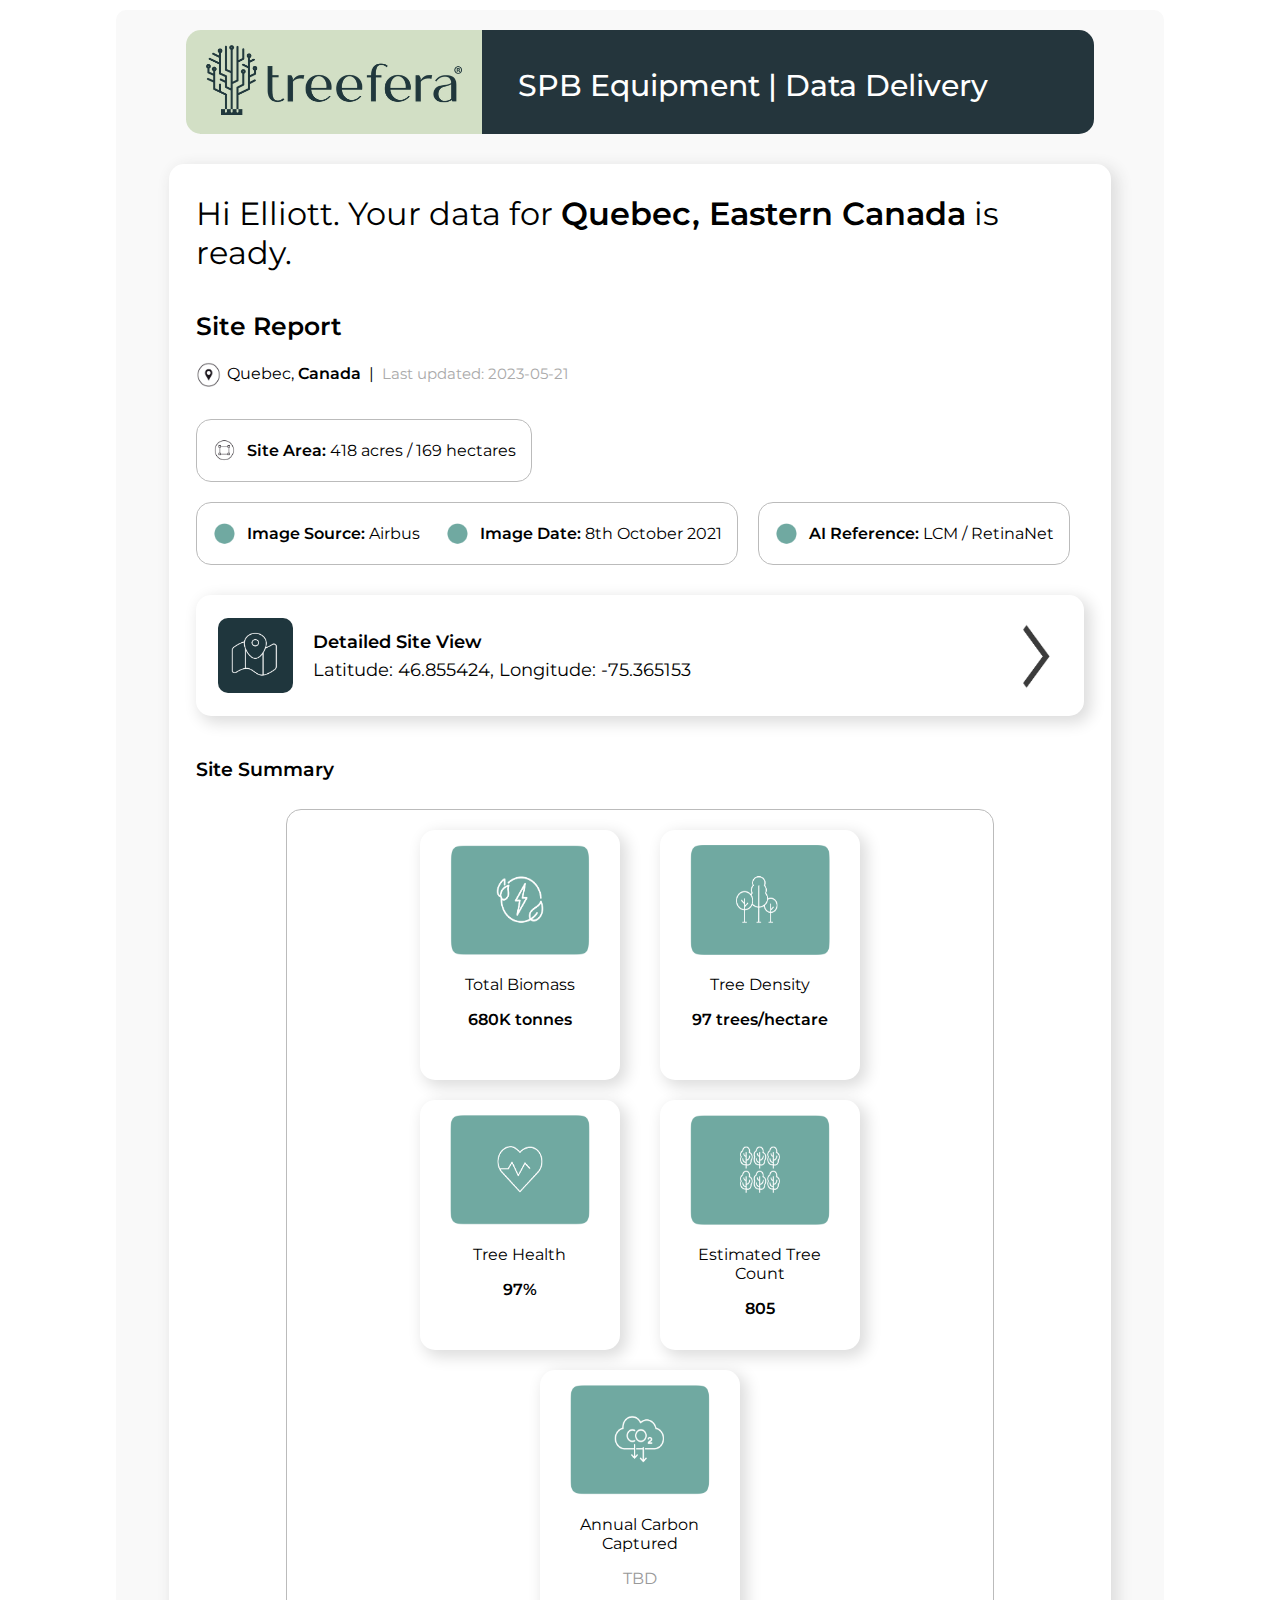
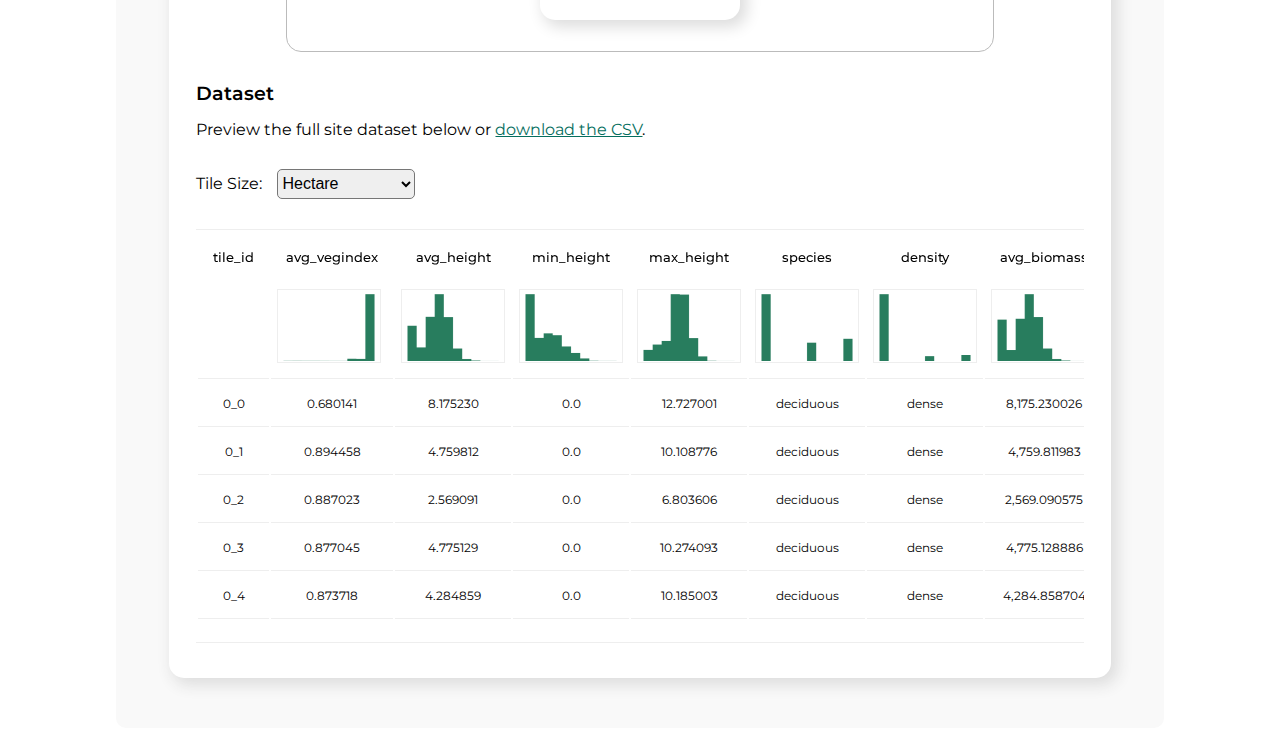
==== index.html @ 4b2dea13 "Tweaked spacing" ====
<!DOCTYPE html>
<html lang="en">

<head>

     <link rel="preconnect" href="https://fonts.googleapis.com">
     <link rel="preconnect" href="https://fonts.gstatic.com" crossorigin>
     <link href="https://fonts.googleapis.com/css2?family=Lato&family=Montserrat:wght@400;500;600;700;800&display=swap"
          rel="stylesheet">
     <meta charset="utf-8">
     <meta name="viewport" content="width=device-width, initial-scale=1">

     <link rel="stylesheet" href="style.css" />
     <link rel="stylesheet" href="table.css" />
     <title>SPB Equipment | Data Delivery </title>

</head>

<body>
     <div class="body-container">
          <div class="navbar">
               <div class="brand-logo-container">
                    <a href="https://www.treefera.com/"><img class="brand-logo" src="logo.webp"></a>
               </div>
               <p class="navbar-title">SPB Equipment | Data Delivery </p>
          </div>
          <div class="content-container">
               <p class="eye-grabber">Hi Elliott. Your data for <span class="bold">Quebec, Eastern Canada</span> is
                    ready.
               </p>
               <p class="top-title">Site Report</p>
               <p><img src="./images/pin.png"
                         style="vertical-align: middle; width: 25px; height: 25px; margin-right: 2px"> Quebec,
                    <span style="margin-right: 4px" class="bold">Canada</span> | <span style="margin-left: 4px"
                         class="small">Last updated: 2023-05-21</span>
               </p>
               <div class="site-info-container">
                    <div class="stat-container">
                         <img src="./images/property_details.png">
                         <p><span class="bold">Site Area:</span> 418 acres / 169 hectares</p>
                    </div>
                    <div class="stat-container">
                         <img src="./images/blob_details.png">
                         <p style="margin-right: 15px"><span class="bold">Image Source:</span> Airbus</p>

                         <img src="./images/blob_details.png">
                         <p><span class="bold">Image Date:</span> 8th October 2021</p>
                    </div>
                    <div class="stat-container">
                         <img src="./images/blob_details.png">
                         <p><span class="bold">AI Reference:</span> LCM / RetinaNet</p>
                    </div>
               </div>
               <div class="map-view-link" onclick="location.href='data.html'">
                    <img class="map-view-symbol" src="./images/latlong.png">
                    <p>
                         <span class="bold"> Detailed Site View</span>
                         <br>
                         Latitude: 46.855424, Longitude: -75.365153
                    </p>
                    <img class="map-view-chevron" src="images/cheveron.png"></img>
               </div>
               <div class="aggregate-statistics-big-container">

                    <p class="mini-title">Site Summary</p>
                    <div class="aggregate-statistics-container">
                         <div class="aggregate-statistics-section">
                              <div class="aggregate-stat">
                                   <img class="agg-imgs" src="./images/biomass.png">

                                   <p>Total Biomass</p>
                                   <p class="bold">680K tonnes</p>
                              </div>
                              <div class="aggregate-stat">
                                   <img src="./images/density.png">
                                   <p>Tree Density</p>
                                   <p class="bold">97 trees/hectare</p>
                              </div>
                              <div class="aggregate-stat">
                                   <img src="./images/health.png">

                                   <p>Tree Health</p>
                                   <p class="bold">97%</p>
                              </div>
                              <div class="aggregate-stat">
                                   <img src="./images/count.png">

                                   <p>Estimated Tree Count</p>
                                   <p class="bold">805</p>
                              </div>
                              <div class="aggregate-stat">
                                   <img src="./images/CO2.png">

                                   <p>Annual Carbon Captured</p>
                                   <p class="aggregate-soon">TBD</p>
                              </div>
                         </div>
                         <div class="asterisk-container">
                              <!-- <p>* Lorem ipsum lorem ipsum</p>
                              <p>** Lorem ipsum lorem ipsum</p> -->
                         </div>
                    </div>
               </div>
               <div class="csv-preview-container">
                    <h2 class="mini-title">Dataset</h2>

                    Preview the full site dataset below or <a href="combined_hectare.csv">download the CSV</a>.

                    <br>
                    <br>
                    <div class="selector-container">

                         <p>Tile Size:</p>

                         <select id="table-selector">
                              <option value="hectare">Hectare</option>
                              <option value="quarter">Quarter-Hectare</option>
                              <option value="acre">Acre</option>
                         </select>

                    </div>

                    <div class="table-display">
                         <table id="treefera-data-hectare" style="display: table;" class="dataframe">
                              <thead id="table-head">
                                   <tr>
                                        <th>tile_id</th>
                                        <th>avg_vegindex</th>
                                        <th>avg_height</th>
                                        <th>min_height</th>
                                        <th>max_height</th>
                                        <th>species</th>
                                        <th>density</th>
                                        <th>avg_biomass</th>
                                   </tr>
                              </thead>
                              <tbody>
                                   <tr>
                                        <td></td>
                                        <td><img id="0" style="display: table;" class="histo-img"
                                                  src="./histogram_images/hectare_avg_ndvi.png"></td>
                                        <td><img id="1" style="display: table;" class="histo-img"
                                                  src="./histogram_images/hectare_avg_height.png"></td>
                                        <td><img id="2" style="display: table;" class="histo-img"
                                                  src="./histogram_images/hectare_min_height.png"></td>
                                        <td><img id="3" style="display: table;" class="histo-img"
                                                  src="./histogram_images/hectare_max_height.png"></td>
                                        <td><img id="4" style="display: table;" class="histo-img"
                                                  src="./histogram_images/hectare_avg_species.png"></td>
                                        <td><img id="5" style="display: table;" class="histo-img"
                                                  src="./histogram_images/hectare_avg_density.png"></td>
                                        <td><img id="6" style="display: table;" class="histo-img"
                                                  src="./histogram_images/hectare_avg_biomass.png"></td>

                                   </tr>
                                   <tr>
                                        <td>0_0</td>
                                        <td>0.680141</td>
                                        <td>8.175230</td>
                                        <td>0.0</td>
                                        <td>12.727001</td>
                                        <td>deciduous</td>
                                        <td>dense</td>
                                        <td>8,175.230026</td>
                                   </tr>
                                   <tr>
                                        <td>0_1</td>
                                        <td>0.894458</td>
                                        <td>4.759812</td>
                                        <td>0.0</td>
                                        <td>10.108776</td>
                                        <td>deciduous</td>
                                        <td>dense</td>
                                        <td>4,759.811983</td>
                                   </tr>
                                   <tr>
                                        <td>0_2</td>
                                        <td>0.887023</td>
                                        <td>2.569091</td>
                                        <td>0.0</td>
                                        <td>6.803606</td>
                                        <td>deciduous</td>
                                        <td>dense</td>
                                        <td>2,569.090575</td>
                                   </tr>
                                   <tr>
                                        <td>0_3</td>
                                        <td>0.877045</td>
                                        <td>4.775129</td>
                                        <td>0.0</td>
                                        <td>10.274093</td>
                                        <td>deciduous</td>
                                        <td>dense</td>
                                        <td>4,775.128886</td>
                                   </tr>
                                   <tr>
                                        <td>0_4</td>
                                        <td>0.873718</td>
                                        <td>4.284859</td>
                                        <td>0.0</td>
                                        <td>10.185003</td>
                                        <td>deciduous</td>
                                        <td>dense</td>
                                        <td>4,284.858704</td>
                                   </tr>
                                   <tr>
                                        <td>0_5</td>
                                        <td>0.879624</td>
                                        <td>3.763138</td>
                                        <td>0.0</td>
                                        <td>7.367045</td>
                                        <td>deciduous</td>
                                        <td>dense</td>
                                        <td>3,763.137758</td>
                                   </tr>
                                   <tr>
                                        <td>0_6</td>
                                        <td>0.873434</td>
                                        <td>3.079469</td>
                                        <td>0.0</td>
                                        <td>6.811739</td>
                                        <td>mixed</td>
                                        <td>dense</td>
                                        <td>3,079.468943</td>
                                   </tr>
                                   <tr>
                                        <td>0_7</td>
                                        <td>0.866729</td>
                                        <td>4.193485</td>
                                        <td>0.0</td>
                                        <td>7.858070</td>
                                        <td>mixed</td>
                                        <td>dense</td>
                                        <td>4,193.484783</td>
                                   </tr>
                                   <tr>
                                        <td>0_8</td>
                                        <td>0.856265</td>
                                        <td>4.344160</td>
                                        <td>0.0</td>
                                        <td>8.049333</td>
                                        <td>mixed</td>
                                        <td>dense</td>
                                        <td>4,344.159737</td>
                                   </tr>
                              </tbody>
                         </table>
                         <table id="treefera-data-acre" style="display: none;" class="dataframe">
                              <thead id="table-head">
                                   <tr>
                                        <th>tile_id</th>
                                        <th>avg_vegindex</th>
                                        <th>avg_height</th>
                                        <th>min_height</th>
                                        <th>max_height</th>
                                        <th>species</th>
                                        <th>density</th>
                                        <th>avg_biomass</th>
                                   </tr>
                              </thead>
                              <tbody>
                                   <tr>
                                        <td></td>
                                        <td><img id="a0" style="display: table;" class="histo-img"
                                                  src="./histogram_images/acre_avg_ndvi.png"></td>
                                        <td><img id="a1" style="display: table;" class="histo-img"
                                                  src="./histogram_images/acre_avg_height.png"></td>
                                        <td><img id="a2" style="display: table;" class="histo-img"
                                                  src="./histogram_images/acre_min_height.png"></td>
                                        <td><img id="a3" style="display: table;" class="histo-img"
                                                  src="./histogram_images/acre_max_height.png"></td>
                                        <td><img id="a4" style="display: table;" class="histo-img"
                                                  src="./histogram_images/acre_avg_species.png"></td>
                                        <td><img id="a5" style="display: table;" class="histo-img"
                                                  src="./histogram_images/acre_avg_density.png"></td>
                                        <td><img id="a6" style="display: table;" class="histo-img"
                                                  src="./histogram_images/acre_avg_biomass.png"></td>

                                   </tr>
                                   <tr>
                                        <td>0_0</td>
                                        <td>0.566875</td>
                                        <td>6.545694</td>
                                        <td>0.0</td>
                                        <td>11.391875</td>
                                        <td>deciduous</td>
                                        <td>dense</td>
                                        <td>2,681.116333</td>
                                   </tr>
                                   <tr>
                                        <td>0_1</td>
                                        <td>0.894082</td>
                                        <td>8.030814</td>
                                        <td>0.0</td>
                                        <td>12.543334</td>
                                        <td>deciduous</td>
                                        <td>dense</td>
                                        <td>3,289.421387</td>
                                   </tr>
                                   <tr>
                                        <td>0_2</td>
                                        <td>0.895481</td>
                                        <td>5.260747</td>
                                        <td>0.0</td>
                                        <td>10.065193</td>
                                        <td>deciduous</td>
                                        <td>dense</td>
                                        <td>2,154.801941</td>
                                   </tr>
                                   <tr>
                                        <td>0_3</td>
                                        <td>0.881884</td>
                                        <td>2.895200</td>
                                        <td>0.0</td>
                                        <td>5.834203</td>
                                        <td>deciduous</td>
                                        <td>dense</td>
                                        <td>1,185.873947</td>
                                   </tr>
                                   <tr>
                                        <td>0_4</td>
                                        <td>0.876548</td>
                                        <td>2.983469</td>
                                        <td>0.0</td>
                                        <td>4.679505</td>
                                        <td>deciduous</td>
                                        <td>dense</td>
                                        <td>1,222.028885</td>
                                   </tr>
                                   <tr>
                                        <td>0_5</td>
                                        <td>0.868090</td>
                                        <td>4.445661</td>
                                        <td>0.0</td>
                                        <td>6.120500</td>
                                        <td>deciduous</td>
                                        <td>dense</td>
                                        <td>1,820.942841</td>
                                   </tr>
                                   <tr>
                                        <td>0_6</td>
                                        <td>0.858335</td>
                                        <td>3.320225</td>
                                        <td>0.0</td>
                                        <td>5.963496</td>
                                        <td>deciduous</td>
                                        <td>dense</td>
                                        <td>1,359.963989</td>
                                   </tr>
                                   <tr>
                                        <td>0_7</td>
                                        <td>0.871700</td>
                                        <td>3.981218</td>
                                        <td>0.0</td>
                                        <td>6.856546</td>
                                        <td>deciduous</td>
                                        <td>dense</td>
                                        <td>1,630.706940</td>
                                   </tr>
                                   <tr>
                                        <td>0_8</td>
                                        <td>0.869545</td>
                                        <td>2.715025</td>
                                        <td>0.0</td>
                                        <td>4.716945</td>
                                        <td>mixed</td>
                                        <td>dense</td>
                                        <td>1,112.074127</td>
                                   </tr>
                              </tbody>
                         </table>
                         <table id="treefera-data-quarter" style="display: none;" class="dataframe">
                              <thead id="table-head">
                                   <tr>
                                        <th>tile_id</th>
                                        <th>avg_vegindex</th>
                                        <th>avg_height</th>
                                        <th>min_height</th>
                                        <th>max_height</th>
                                        <th>species</th>
                                        <th>density</th>
                                        <th>avg_biomass</th>
                                   </tr>
                              </thead>
                              <tbody>
                                   <tr>
                                        <td></td>
                                        <td><img id="q0" style="display: table;" class="histo-img"
                                                  src="./histogram_images/quarter hectare_avg_ndvi.png"></td>
                                        <td><img id="q1" style="display: table;" class="histo-img"
                                                  src="./histogram_images/quarter hectare_avg_height.png"></td>
                                        <td><img id="q2" style="display: table;" class="histo-img"
                                                  src="./histogram_images/quarter hectare_min_height.png"></td>
                                        <td><img id="q3" style="display: table;" class="histo-img"
                                                  src="./histogram_images/quarter hectare_max_height.png"></td>
                                        <td><img id="q4" style="display: table;" class="histo-img"
                                                  src="./histogram_images/quarter hectare_avg_species.png"></td>
                                        <td><img id="q5" style="display: table;" class="histo-img"
                                                  src="./histogram_images/quarter hectare_avg_density.png"></td>
                                        <td><img id="q6" style="display: table;" class="histo-img"
                                                  src="./histogram_images/quarter hectare_avg_biomass.png"></td>

                                   </tr>
                                   <tr>
                                        <td>0_0</td>
                                        <td>0.484669</td>
                                        <td>5.760633</td>
                                        <td>0.0</td>
                                        <td>9.527966</td>
                                        <td>deciduous</td>
                                        <td>dense</td>
                                        <td>1,440.158207</td>
                                   </tr>
                                   <tr>
                                        <td>0_1</td>
                                        <td>0.893415</td>
                                        <td>8.056601</td>
                                        <td>0.0</td>
                                        <td>12.146931</td>
                                        <td>deciduous</td>
                                        <td>dense</td>
                                        <td>2,014.150098</td>
                                   </tr>
                                   <tr>
                                        <td>0_2</td>
                                        <td>0.894953</td>
                                        <td>6.849906</td>
                                        <td>0.0</td>
                                        <td>10.108776</td>
                                        <td>deciduous</td>
                                        <td>dense</td>
                                        <td>1,712.476648</td>
                                   </tr>
                                   <tr>
                                        <td>0_3</td>
                                        <td>0.892074</td>
                                        <td>4.717220</td>
                                        <td>0.0</td>
                                        <td>8.931553</td>
                                        <td>deciduous</td>
                                        <td>dense</td>
                                        <td>1,179.305092</td>
                                   </tr>
                                   <tr>
                                        <td>0_4</td>
                                        <td>0.878138</td>
                                        <td>2.917072</td>
                                        <td>0.0</td>
                                        <td>5.402591</td>
                                        <td>deciduous</td>
                                        <td>dense</td>
                                        <td>729.267905</td>
                                   </tr>
                                   <tr>
                                        <td>0_5</td>
                                        <td>0.876406</td>
                                        <td>2.811933</td>
                                        <td>0.0</td>
                                        <td>4.454026</td>
                                        <td>deciduous</td>
                                        <td>dense</td>
                                        <td>702.983281</td>
                                   </tr>
                                   <tr>
                                        <td>0_6</td>
                                        <td>0.861093</td>
                                        <td>3.786316</td>
                                        <td>0.0</td>
                                        <td>5.592696</td>
                                        <td>deciduous</td>
                                        <td>dense</td>
                                        <td>946.579129</td>
                                   </tr>
                                   <tr>
                                        <td>0_7</td>
                                        <td>0.859040</td>
                                        <td>4.281766</td>
                                        <td>0.0</td>
                                        <td>6.120500</td>
                                        <td>deciduous</td>
                                        <td>dense</td>
                                        <td>1,070.441585</td>
                                   </tr>
                                   <tr>
                                        <td>0_8</td>
                                        <td>0.844122</td>
                                        <td>3.034471</td>
                                        <td>0.0</td>
                                        <td>5.564606</td>
                                        <td>deciduous</td>
                                        <td>dense</td>
                                        <td>758.617884</td>
                                   </tr>
                              </tbody>
                         </table>
                    </div>
                    <div id="validity-statement">

                    </div>
               </div>

          </div>
</body>

</html>
<script>
     const switchTable = () => {
          const tableSelector = document.getElementById("table-selector");
          const selectedTableId = tableSelector.value;

          const hectare = document.getElementById("treefera-data-hectare");
          const acre = document.getElementById("treefera-data-acre");
          const quarter = document.getElementById("treefera-data-quarter");

          // Images

          const h0 = document.getElementById("0");
          const h1 = document.getElementById("1");
          const h2 = document.getElementById("2");
          const h3 = document.getElementById("3");
          const h4 = document.getElementById("4");
          const h5 = document.getElementById("5");
          const h6 = document.getElementById("6");

          const a0 = document.getElementById("a0");
          const a1 = document.getElementById("a1");
          const a2 = document.getElementById("a2");
          const a3 = document.getElementById("a3");
          const a4 = document.getElementById("a4");
          const a5 = document.getElementById("a5");
          const a6 = document.getElementById("a6");

          const q0 = document.getElementById("q0");
          const q1 = document.getElementById("q1");
          const q2 = document.getElementById("q2");
          const q3 = document.getElementById("q3");
          const q4 = document.getElementById("q4");
          const q5 = document.getElementById("q5");
          const q6 = document.getElementById("q6");



          hectare.style.display = selectedTableId === "hectare" ? "table" : "none";

          h0.style.display = selectedTableId === "hectare" ? "table" : "none";
          h1.style.display = selectedTableId === "hectare" ? "table" : "none";
          h2.style.display = selectedTableId === "hectare" ? "table" : "none";
          h3.style.display = selectedTableId === "hectare" ? "table" : "none";
          h4.style.display = selectedTableId === "hectare" ? "table" : "none";
          h5.style.display = selectedTableId === "hectare" ? "table" : "none";
          h6.style.display = selectedTableId === "hectare" ? "table" : "none";

          acre.style.display = selectedTableId === "acre" ? "table" : "none";

          a0.style.display = selectedTableId === "acre" ? "table" : "none";
          a1.style.display = selectedTableId === "acre" ? "table" : "none";
          a2.style.display = selectedTableId === "acre" ? "table" : "none";
          a3.style.display = selectedTableId === "acre" ? "table" : "none";
          a4.style.display = selectedTableId === "acre" ? "table" : "none";
          a5.style.display = selectedTableId === "acre" ? "table" : "none";
          a6.style.display = selectedTableId === "acre" ? "table" : "none";

          quarter.style.display = selectedTableId === "quarter" ? "table" : "none";

          q0.style.display = selectedTableId === "quarter" ? "table" : "none";
          q1.style.display = selectedTableId === "quarter" ? "table" : "none";
          q2.style.display = selectedTableId === "quarter" ? "table" : "none";
          q3.style.display = selectedTableId === "quarter" ? "table" : "none";
          q4.style.display = selectedTableId === "quarter" ? "table" : "none";
          q5.style.display = selectedTableId === "quarter" ? "table" : "none";
          q6.style.display = selectedTableId === "quarter" ? "table" : "none";


     };

     const tableSelector = document.getElementById("table-selector");
     tableSelector.addEventListener("change", switchTable);
</script>
---- style.css ----
body {
    margin: 10px;
    background-color: #ffffff;
    flex: 1;
    display: flex;
    flex-direction: column;
    font-family: 'Lato', sans-serif;
    font-family: 'Montserrat', sans-serif;
}

h2 {
    font-weight: 300;
}

.navbar {
    width: 90%;
    max-width: 1000px;
    margin: 0px auto;
    background-color: #24353c;
    flex-direction: row;
    display: flex;
    border-radius: 20px 15px 15px 20px;
}

.brand-logo-container {
    background-color: #d2dfc5;
    margin-right: 36px;
    border-radius: 15px 0px 0px 15px;
    display: flex;
    align-items: center;
    padding-left: 20px;
    padding-right: 20px;
}

.brand-logo {
    height: 70px;
}

.navbar-title {
    color: white;

    font-size: 30px;
    margin-top: 37px;
    font-weight: 500;
}

.body-container {
    margin: 0px auto;
    border-radius: 10px;
    background-color: #f9f9f9;
    /*padding-left: 44px;
    padding-right: 44px;*/
    padding: 20px 20px;
    width: 80%;
    max-width: 1200px;

}

#eye-grabber-sec {
    background-color: white;
    box-shadow: 5px 5px 15px 2px #DDDDDD;
    border-radius: 15px;
    max-width: 1000px;
    width: 90%;
    padding: 20px 20px 5px 20px;
    margin: 10px auto;

}

.stat-container img {
    width: 25px;
    height: 25px;
}

.eye-grabber {
    color: black;
    font-family: 'Lato', sans-serif;
    font-family: 'Montserrat', sans-serif;
    font-size: 24pt;
    margin: 0px;
    margin-bottom: 38px;
}

.eye-grabber-tagline {
    color: black;
    font-family: 'Lato', sans-serif;
    font-family: 'Montserrat', sans-serif;
    font-size: 14pt;
    margin: 0px;
    margin-bottom: 30px;
}

.bold {
    font-weight: 600;
}

.verybold {
    font-weight: 500;
    font-size: 16pt;
}

.italic {
    font-style: italic;
    margin-bottom: 10px;
}


.viz-container {
    max-width: 1000px;
    width: 90%;
    margin: 10px auto;
    border-radius: 15px;
    background-color: white;
    padding: 20px;
    box-shadow: 5px 5px 15px 2px #DDDDDD;
}

.viz-info-container {
    padding: 7px;
    align-items: flex-start;
    display: flex;
    flex-direction: column;
}

.viz-info-text {
    color: black;
    font-family: 'Lato', sans-serif;
    font-family: 'Montserrat', sans-serif;
    font-size: 12pt;
    margin: 0px;
    margin-bottom: 10px;
}

.stat-container {

    background-color: white;
    column-gap: 10px;

    font-family: 'Lato', sans-serif;
    font-family: 'Montserrat', sans-serif;

    border-radius: 15px;
    padding: 5px 15px;
    border: 1px #bbbbbb solid;
    display: flex;
    flex-direction: row;
    align-items: center;
    font-size: 12pt;
}

.back-link {
    font-size: 16px;
}

#download-button {

    float: right;
    border: none;
    text-decoration: underline;
}

.content-container {
    background-color: white;
    height: 100%;
    padding: 30px 27px 5px 27px;
    box-shadow: 5px 5px 15px 2px #DDDDDD;
    border-radius: 15px;
    max-width: 1000px;
    width: 88%;
    margin: 30px auto;
}

.top-title {
    font-size: 19pt;
    font-weight: 600;
    margin-bottom: 21px;
}

.top-title2 {
    font-size: 19pt;
    font-weight: 600;
    margin-bottom: 19px;
}

.site-info-container {
    margin-top: 32px;
    display: flex;
    flex-wrap: wrap;
    justify-content: left;
    row-gap: 20px;
    column-gap: 20px;
}

.small {
    color: #aaaaaa;
    font-size: 15.4px;
}

.aggregate-stat {
    text-align: center;
    border-radius: 15px;
    padding: 15px;
    width: 170px;
    height: 220px;
    background-color: white;
    box-shadow: 5px 5px 15px 2px #DDDDDD;
}

.aggregate-stat img {
    width: 140px;
    height: 110px;
}

.aggregate-soon {
    color: #999999;
}

.spaced-stat {
    margin-bottom: 35px;
}

.map-view-link {

    background-color: #FFFFFF;
    box-shadow: 5px 5px 15px 2px #DDDDDD;
    padding: 15px 22px 15px 22px;
    border-radius: 15px;
    flex-direction: row;
    display: flex;
    align-items: center;
    column-gap: 20px;
    font-size: 17.5px;
    margin-top: 30px;
    cursor: pointer;
}

.map-view-symbol {
    width: 75px;
    height: 75px;
    border-radius: 10px;
}

.map-view-chevron {
    height: 70px;
    width: 35px;
    filter: invert(23%);
    margin-left: auto;
    margin-right: 10px;
}

.map-view-link p {
    line-height: 28px;
    margin-right: 10px;
}

tableau-viz {
    margin-top: 12px;
    margin-bottom: 12px;
    text-align: center;
}

@media screen and (max-width : 750px) {
    tableau-viz {
        transform: scale(0.85) !important;
    }

    #tableau-viz-center-sec {
        height: 0px;
    }

    .viz-info-container {
        margin-top: 560px;
    }

    .brand-logo-container {
        display: none;
    }

    .navbar-title {
        text-align: center;
    }
}

@media screen and (max-width : 640px) {
    tableau-viz {
        transform: scale(0.65) !important;
    }

    #tableau-viz-center-sec {
        height: 0px;
    }

    .viz-info-container {
        margin-top: 435px;
    }

    .brand-logo-container {
        display: none;
    }

    .navbar-title {
        text-align: center;
    }
}

#tableau-viz-sec {
    margin: 12px auto;
    padding: 10px auto;
}

#tableau-viz-center-sec {
    width: 80%;
    margin: 0px auto;
    text-align: center;
    display: flex;
    justify-content: center;
}

.p-headers {
    font-size: 16pt;
    font-weight: 600;
}

.button-collection {
    font-size: 18.5px;
    font-family: 'Lato', sans-serif;
    font-family: 'Montserrat', sans-serif;
    color: white;
    display: flex;
    flex-wrap: wrap;
    justify-content: center;
    align-items: stretch;
    max-width: 600px;
    margin: auto;
}

.res-button-container {
    font-size: 18.5px;
    font-family: 'Lato', sans-serif;
    font-family: 'Montserrat', sans-serif;
    color: white;
    display: flex;
    flex-wrap: wrap;
    justify-content: center;
    margin-left: 180px;
    margin-right: 180px;
    margin-top: 6px;
}

.res-button-container a {
    padding: 10px;
    margin: 2.5px;
    background-color: #565959;
    border-radius: 4px;
    text-align: center;
    color: white;
    flex: 1;
    text-decoration: none;
}

.button-collection a {
    padding: 9px;
    margin: 2.5px;
    background-color: #24353c;
    border-radius: 4px;
    text-align: center;
    color: white;
    flex: 1;
    text-decoration: none;
    align-items: center;
    justify-content: center;
    display: flex;
}

#vegetation-button {
    flex: 1.5;
}

.active {
    background-color: #4a8078 !important;
}

.see-more-container {
    margin-top: auto;
    width: 100%;
}

.csv-preview-container {
    margin-top: 30px;
    margin-bottom: 30px;
    padding-bottom: 12px;
    border-bottom: 1px #eeeeee solid;
}

.aggregate-statistics-big-container {
    margin-top: 42px;
}

.aggregate-statistics-container {
    margin: 28px auto 0px auto;
    border: 1px #bbbbbb solid;
    padding: 20px 20px 5px 20px;
    width: 75%;
    border-radius: 15px;
}

.asterisk-container {
    color: #aaaaaa;
    font-size: 15.4px;
    margin-top: 26px;
}

a {
    color: #056e5e;
}

select {
    border-radius: 5px;
    font-size: 16px;
    height: 30px;
    margin-top: auto;
    margin-bottom: auto;
}

.selector-container {
    display: flex;
    flex-direction: row;
    column-gap: 15px;
}

.aggregate-statistics-section {
    display: flex;
    flex-direction: row;
    justify-content: center;
    flex-wrap: wrap;
    row-gap: 20px;
    column-gap: 40px;
}

.mini-title {
    font-size: 18.5px;
    font-weight: 600;
}
---- table.css ----
.table-display {
    table-layout: fixed;
    overflow-y: auto;
    overflow-x: auto;
    max-height: 400px;
    margin-top: 20px;
    border-top: 1px #eeeeee solid;
}

thead {
    position: sticky;
    top: 0;
    background-color: white;
}

.histo-img {
    width: 100px;
    height: 70px;
    padding: 1px;
    border: 1px #eeeeee solid;
    filter: saturate(62%) hue-rotate(305deg);
}

#table-head {
    height: 40px;
}

table th {
    text-align: center;
    font-weight: 500;
    font-size: 10pt;
    padding: 15px 15px 5px 15px;
}

table tr td {
    border: none;
    white-space: nowrap;
    text-align: center;
    padding: 15px 6px;
    vertical-align: middle;
    font-size: 9pt;
    border-bottom: 1px #eeeeee solid;
}
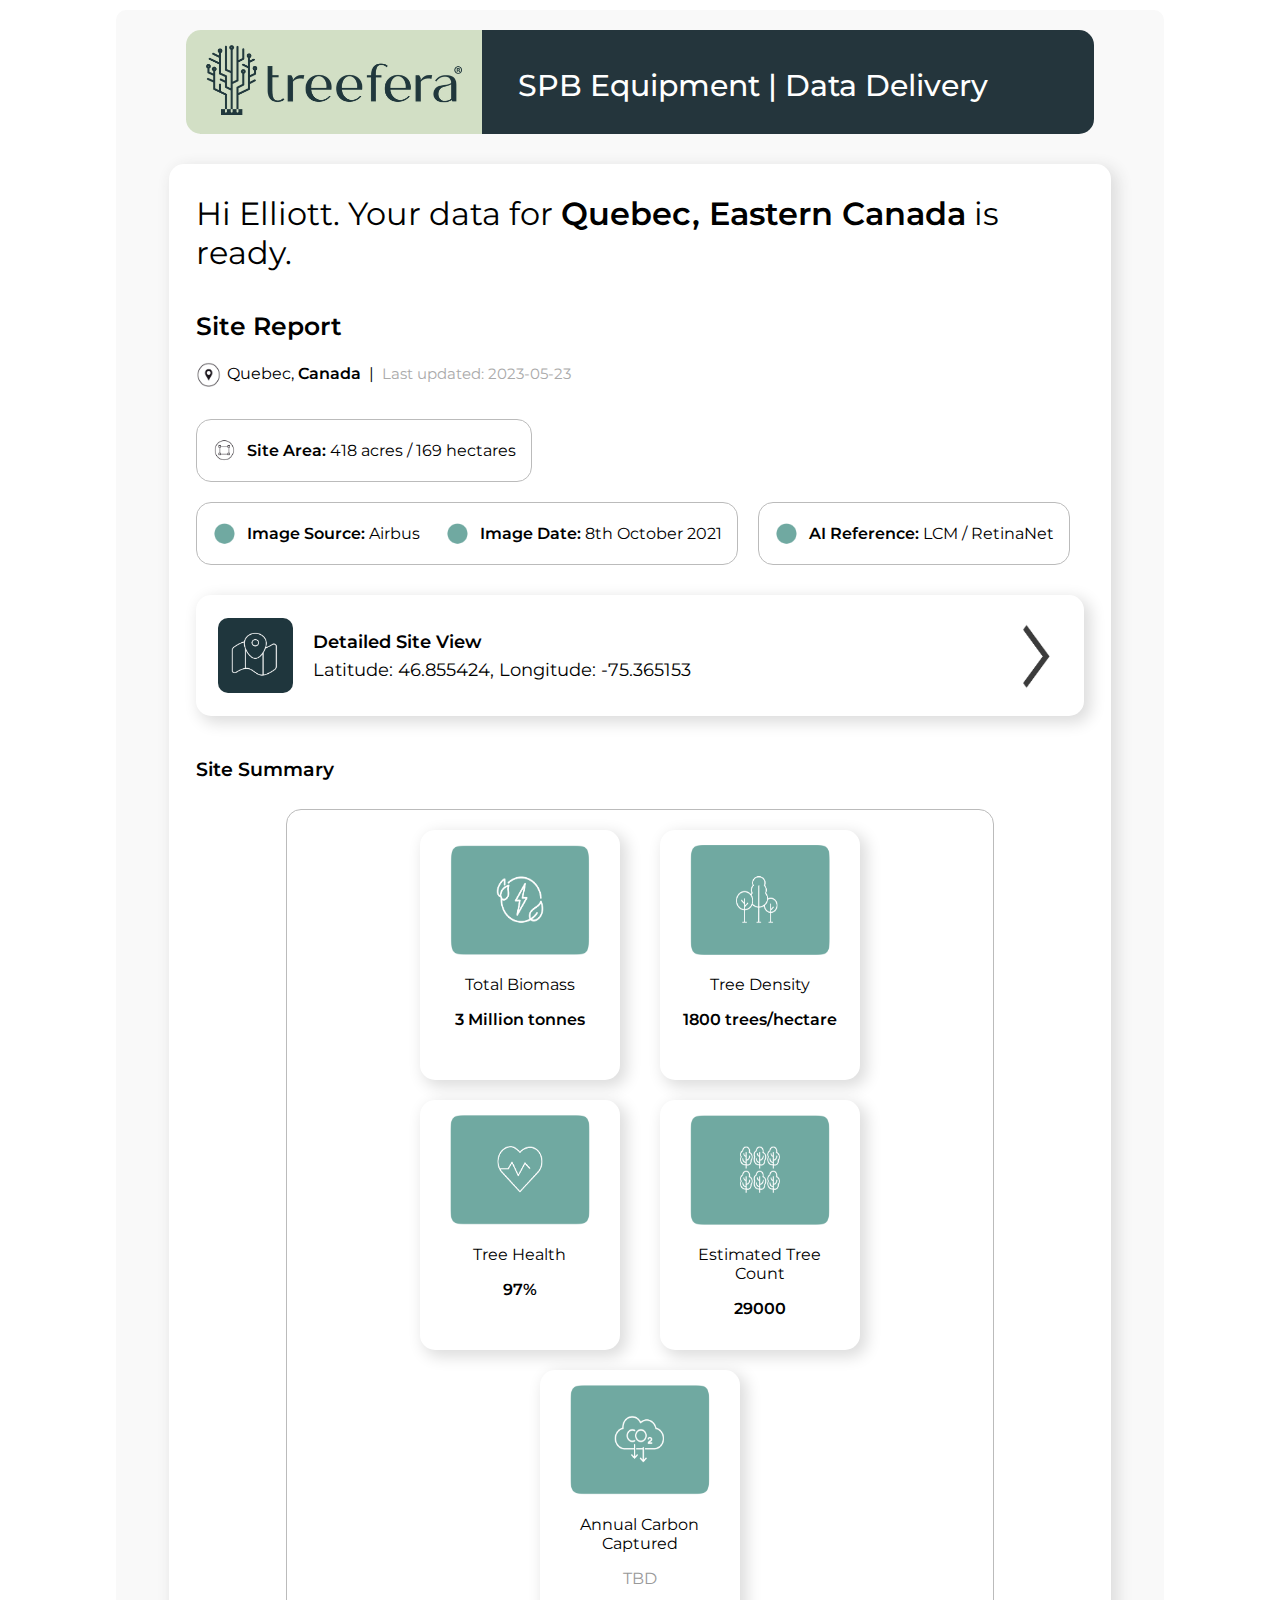
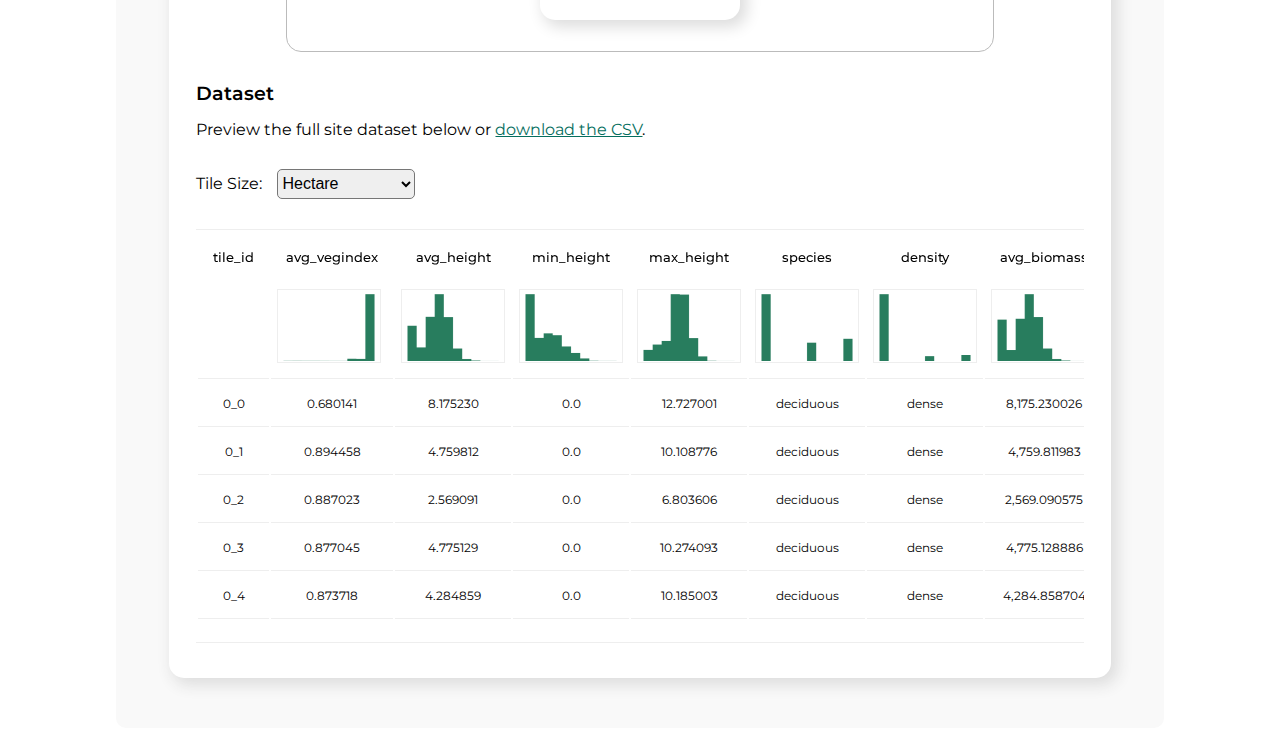
==== commit de22524b: "Update index.html" ====
--- a/index.html
+++ b/index.html
@@ -32,7 +32,7 @@
                <p><img src="./images/pin.png"
                          style="vertical-align: middle; width: 25px; height: 25px; margin-right: 2px"> Quebec,
                     <span style="margin-right: 4px" class="bold">Canada</span> | <span style="margin-left: 4px"
-                         class="small">Last updated: 2023-05-21</span>
+                         class="small">Last updated: 2023-05-23</span>
                </p>
                <div class="site-info-container">
                     <div class="stat-container">
@@ -69,12 +69,12 @@
                                    <img class="agg-imgs" src="./images/biomass.png">
 
                                    <p>Total Biomass</p>
-                                   <p class="bold">680K tonnes</p>
+                                   <p class="bold">3 Million tonnes</p>
                               </div>
                               <div class="aggregate-stat">
                                    <img src="./images/density.png">
                                    <p>Tree Density</p>
-                                   <p class="bold">97 trees/hectare</p>
+                                   <p class="bold">1800 trees/hectare</p>
                               </div>
                               <div class="aggregate-stat">
                                    <img src="./images/health.png">
@@ -86,7 +86,7 @@
                                    <img src="./images/count.png">
 
                                    <p>Estimated Tree Count</p>
-                                   <p class="bold">805</p>
+                                   <p class="bold">29000</p>
                               </div>
                               <div class="aggregate-stat">
                                    <img src="./images/CO2.png">
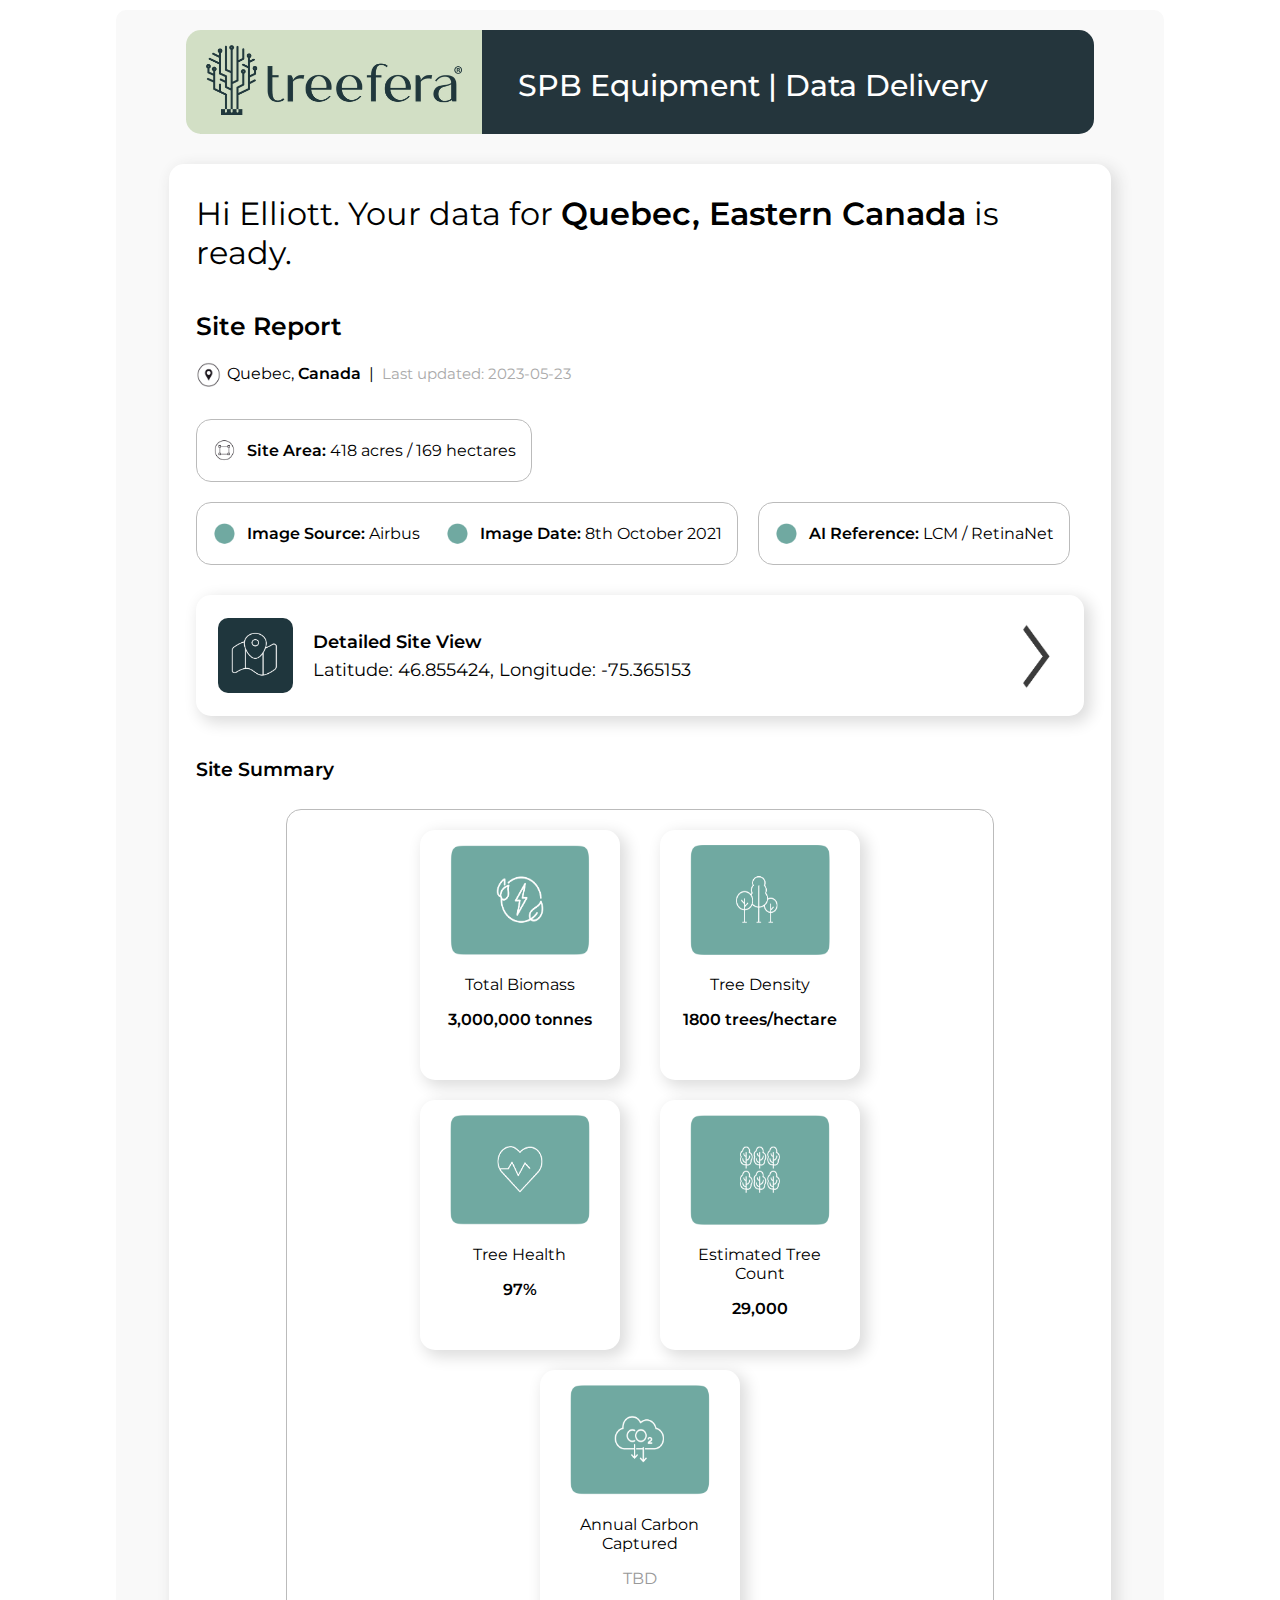
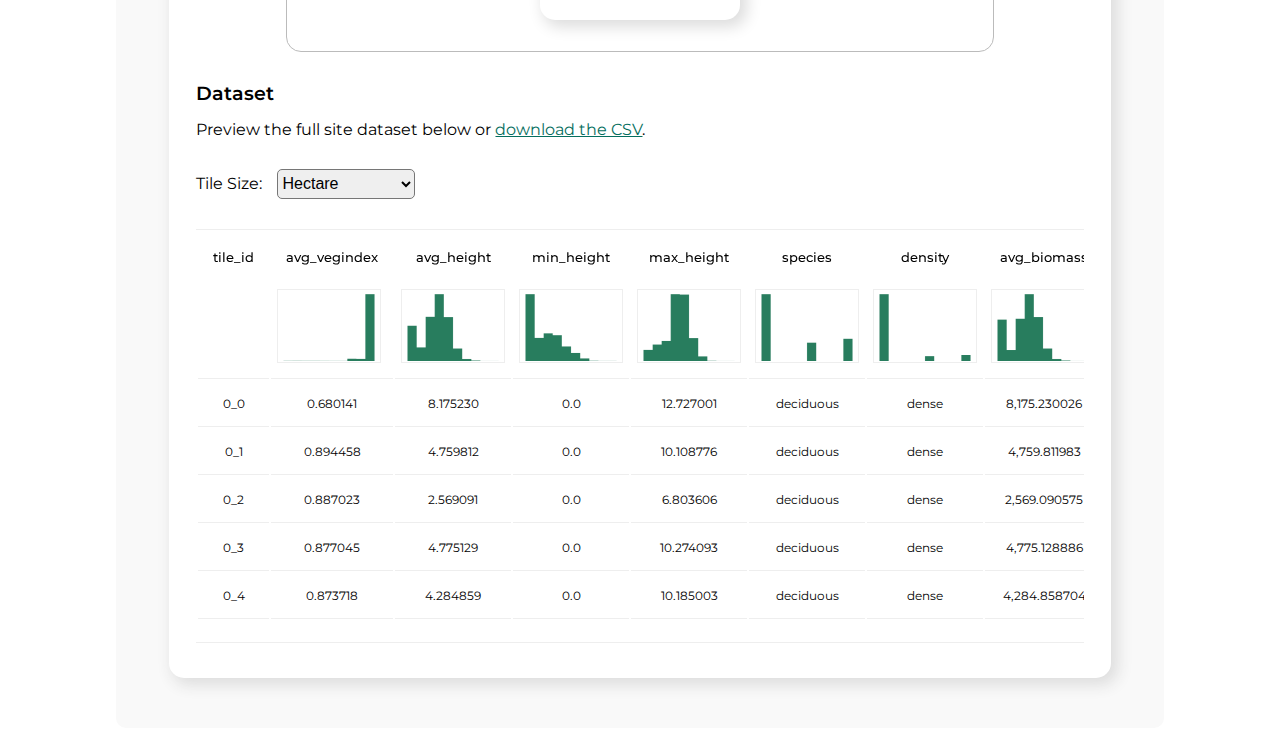
==== commit 405728bd: "Update index.html" ====
--- a/index.html
+++ b/index.html
@@ -69,7 +69,7 @@
                                    <img class="agg-imgs" src="./images/biomass.png">
 
                                    <p>Total Biomass</p>
-                                   <p class="bold">3 Million tonnes</p>
+                                   <p class="bold">3,000,000 tonnes</p>
                               </div>
                               <div class="aggregate-stat">
                                    <img src="./images/density.png">
@@ -86,7 +86,7 @@
                                    <img src="./images/count.png">
 
                                    <p>Estimated Tree Count</p>
-                                   <p class="bold">29000</p>
+                                   <p class="bold">29,000</p>
                               </div>
                               <div class="aggregate-stat">
                                    <img src="./images/CO2.png">
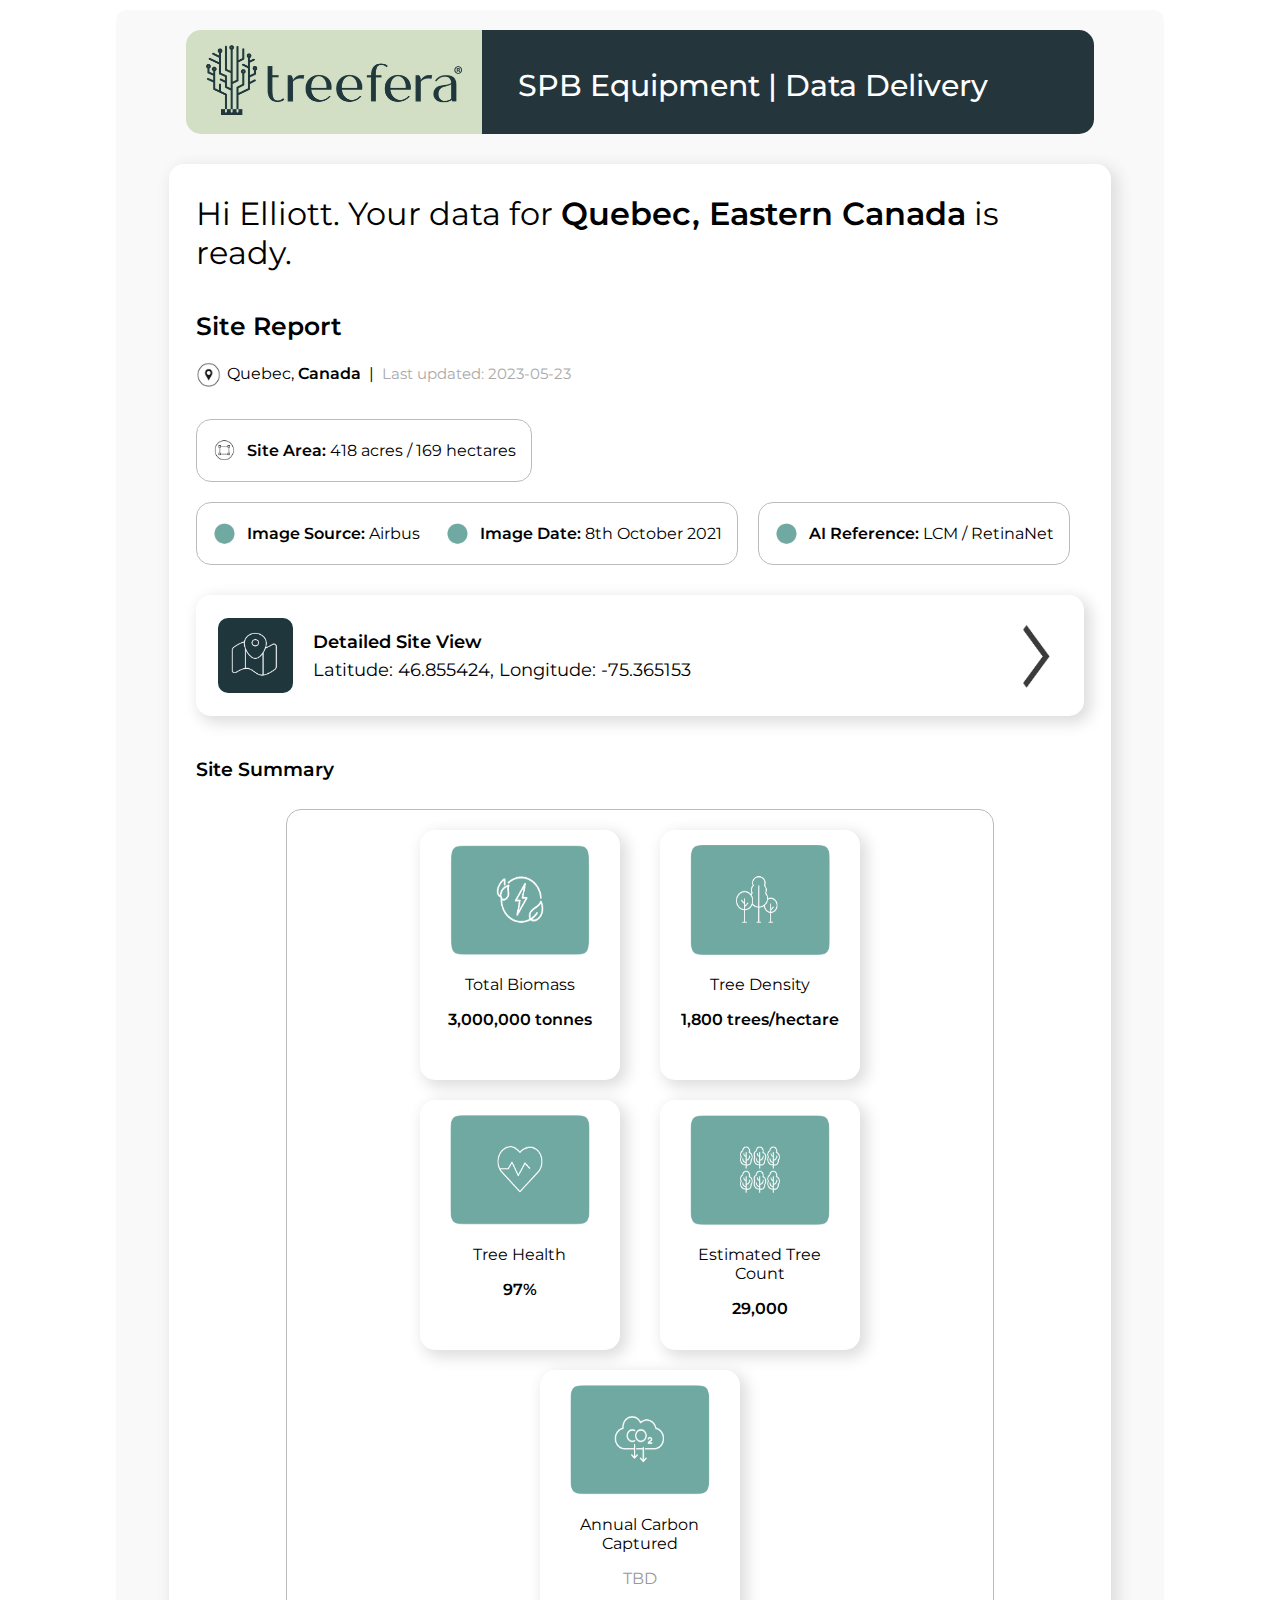
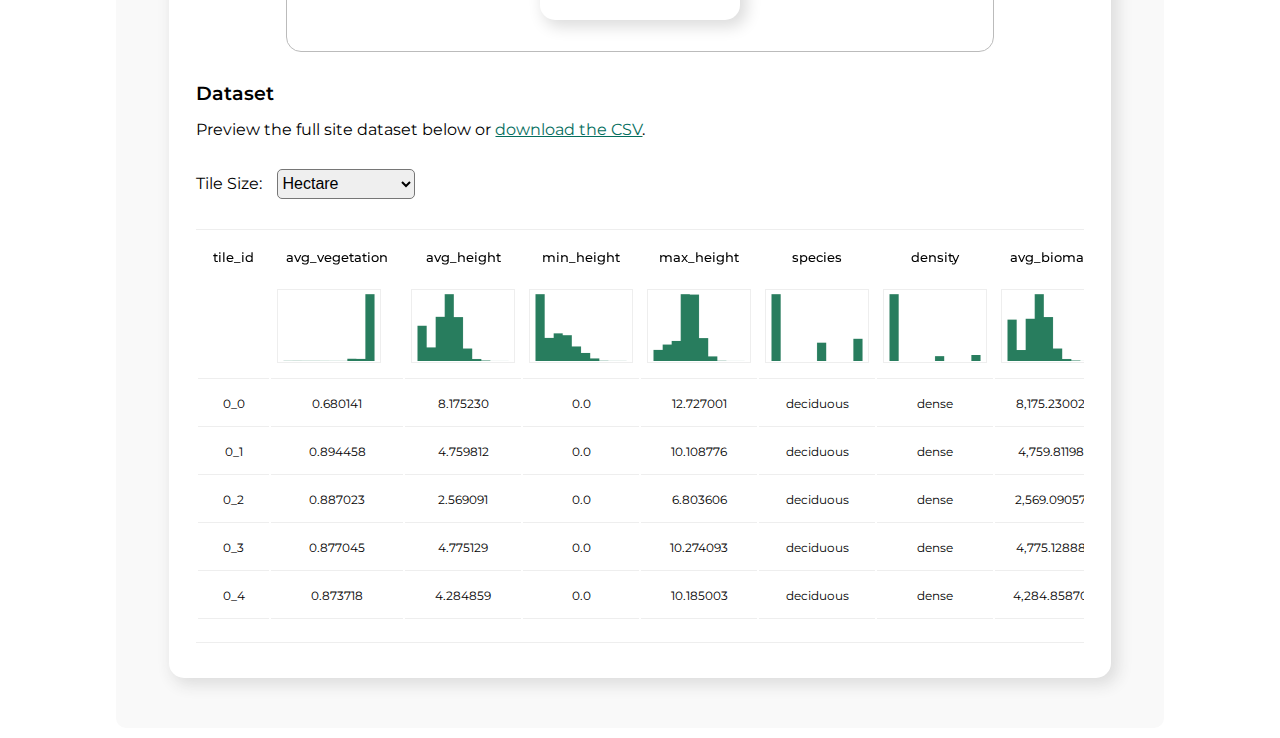
==== commit 723df128: "Update index.html" ====
--- a/index.html
+++ b/index.html
@@ -74,7 +74,7 @@
                               <div class="aggregate-stat">
                                    <img src="./images/density.png">
                                    <p>Tree Density</p>
-                                   <p class="bold">1800 trees/hectare</p>
+                                   <p class="bold">1,800 trees/hectare</p>
                               </div>
                               <div class="aggregate-stat">
                                    <img src="./images/health.png">
@@ -104,7 +104,7 @@
                <div class="csv-preview-container">
                     <h2 class="mini-title">Dataset</h2>
 
-                    Preview the full site dataset below or <a href="combined_hectare.csv">download the CSV</a>.
+                    Preview the full site dataset below or <a id="csv-download" href="combined_hectare.csv">download the CSV</a>.
 
                     <br>
                     <br>
@@ -125,7 +125,7 @@
                               <thead id="table-head">
                                    <tr>
                                         <th>tile_id</th>
-                                        <th>avg_vegindex</th>
+                                        <th>avg_vegetation</th>
                                         <th>avg_height</th>
                                         <th>min_height</th>
                                         <th>max_height</th>
@@ -249,7 +249,7 @@
                               <thead id="table-head">
                                    <tr>
                                         <th>tile_id</th>
-                                        <th>avg_vegindex</th>
+                                        <th>avg_vegetation</th>
                                         <th>avg_height</th>
                                         <th>min_height</th>
                                         <th>max_height</th>
@@ -373,7 +373,7 @@
                               <thead id="table-head">
                                    <tr>
                                         <th>tile_id</th>
-                                        <th>avg_vegindex</th>
+                                        <th>avg_vegetation</th>
                                         <th>avg_height</th>
                                         <th>min_height</th>
                                         <th>max_height</th>
@@ -507,11 +507,13 @@
      const switchTable = () => {
           const tableSelector = document.getElementById("table-selector");
           const selectedTableId = tableSelector.value;
+          const selectedhref = csv_download.href;
 
           const hectare = document.getElementById("treefera-data-hectare");
           const acre = document.getElementById("treefera-data-acre");
           const quarter = document.getElementById("treefera-data-quarter");
-
+          
+          const csv_download = document.getElementById("csv-download");
           // Images
 
           const h0 = document.getElementById("0");
@@ -569,8 +571,14 @@
           q4.style.display = selectedTableId === "quarter" ? "table" : "none";
           q5.style.display = selectedTableId === "quarter" ? "table" : "none";
           q6.style.display = selectedTableId === "quarter" ? "table" : "none";
-
-
+          
+          if (selectedTableId === "hectare") {
+               csv_download.href="combined_hectare.csv";
+          } else if (selectedTableId === "acre") {
+               csv_download.href="combined_acre.csv";
+          } else if (selectedTableId === "quarter") {
+               csv_download.href="combined_quarter_hectare.csv";
+          }
      };
 
      const tableSelector = document.getElementById("table-selector");
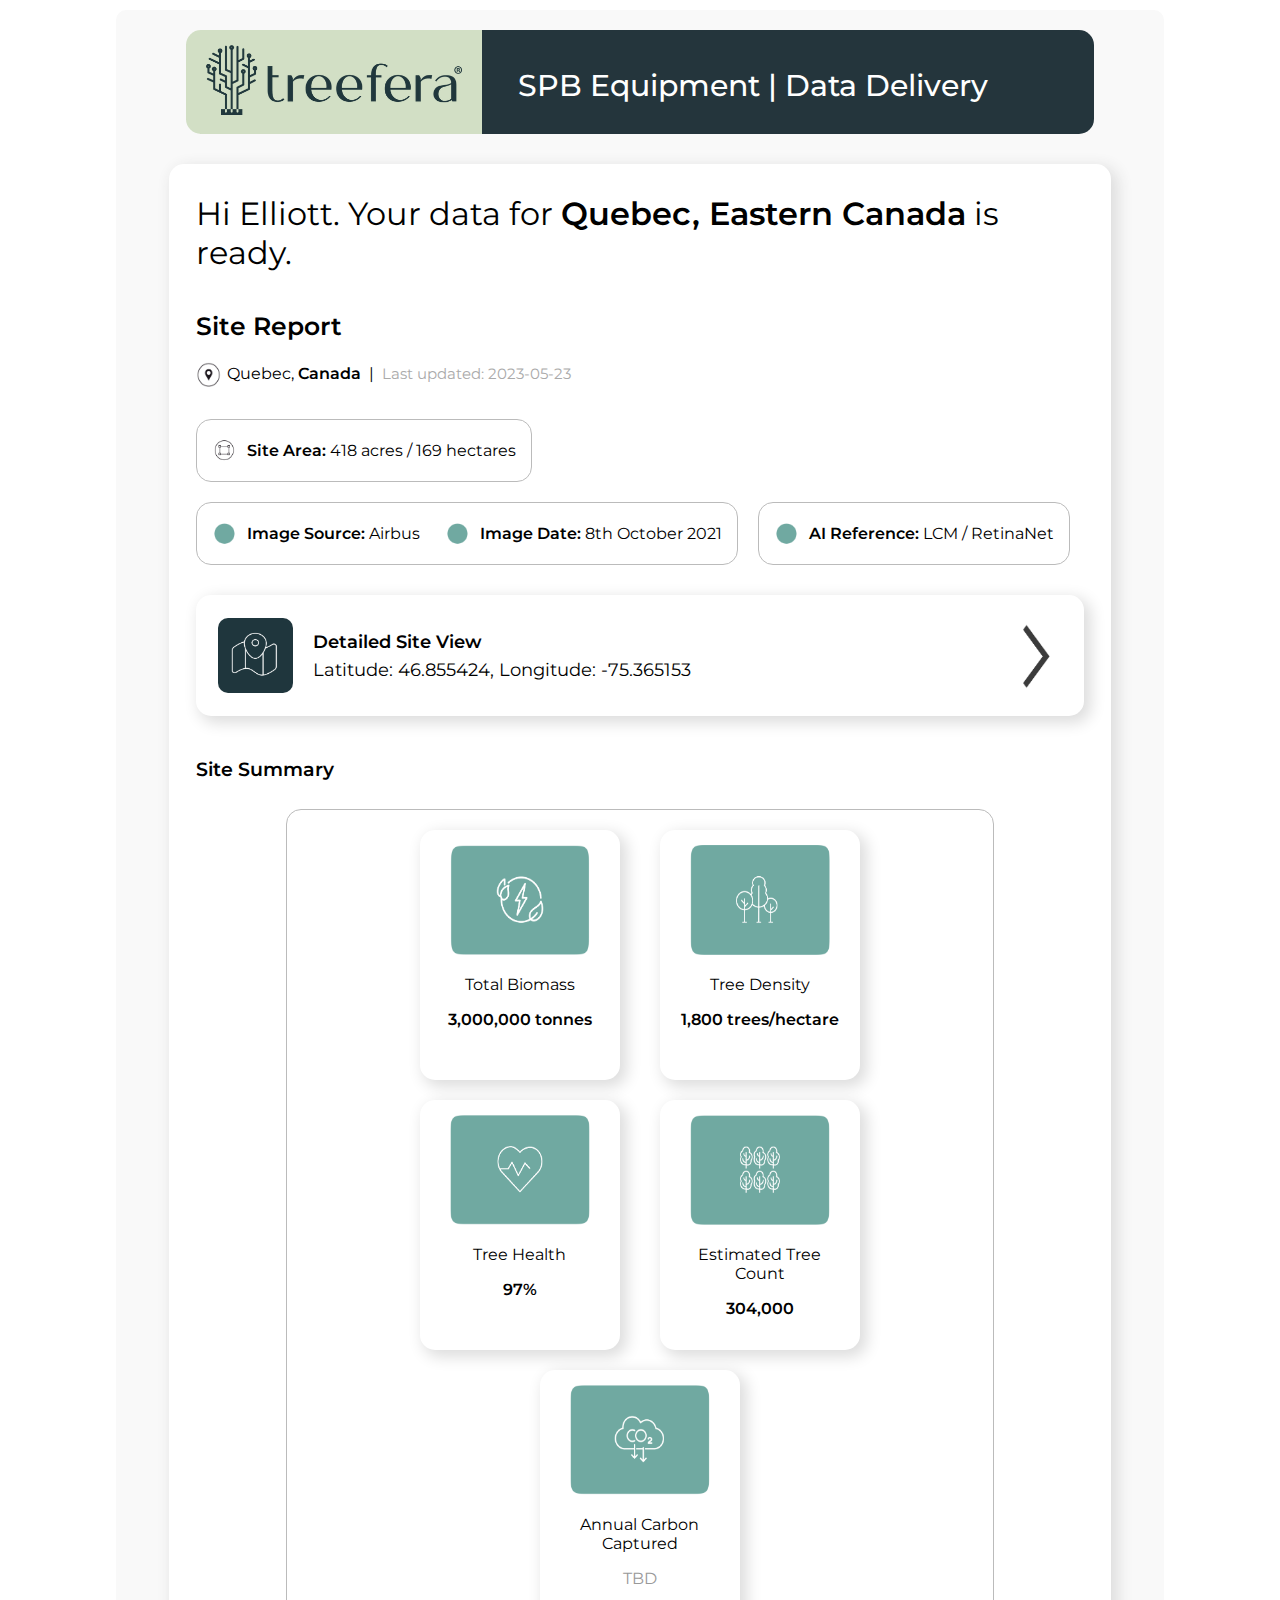
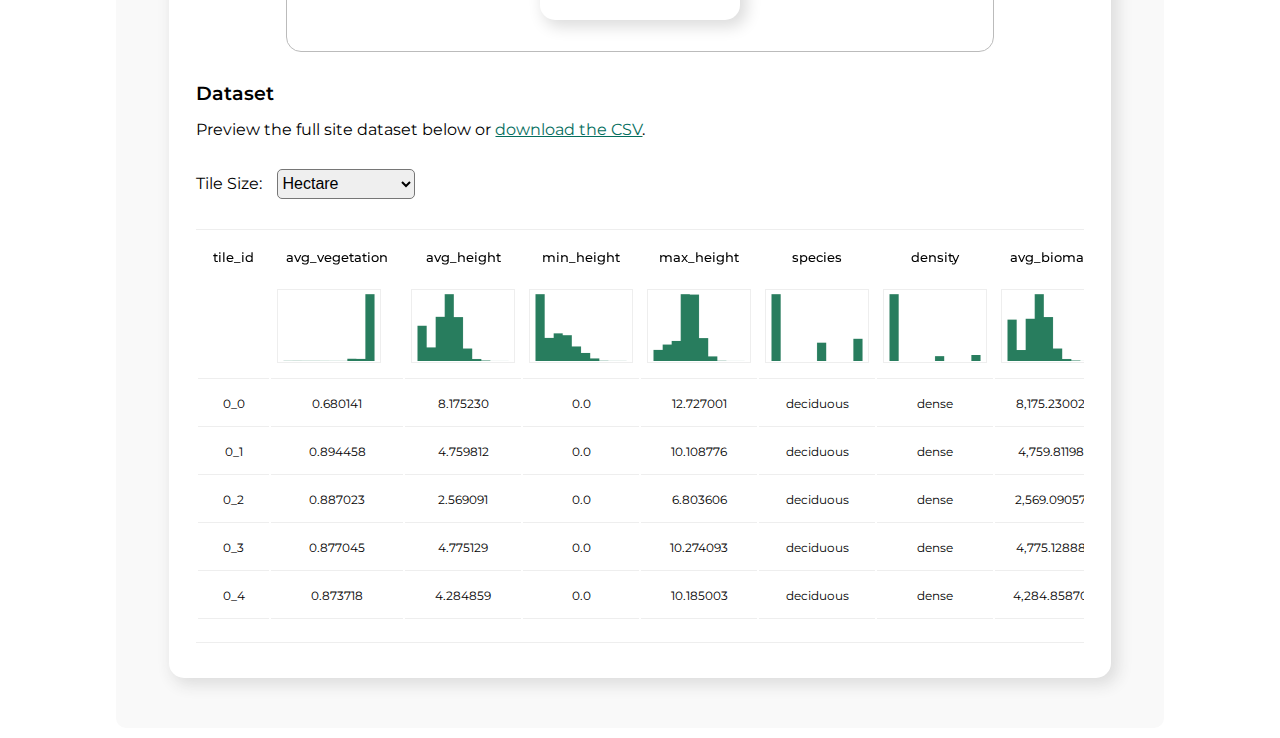
==== commit 8911cc21: "Update index.html" ====
--- a/index.html
+++ b/index.html
@@ -86,7 +86,7 @@
                                    <img src="./images/count.png">
 
                                    <p>Estimated Tree Count</p>
-                                   <p class="bold">29,000</p>
+                                   <p class="bold">304,000</p>
                               </div>
                               <div class="aggregate-stat">
                                    <img src="./images/CO2.png">
@@ -507,13 +507,15 @@
      const switchTable = () => {
           const tableSelector = document.getElementById("table-selector");
           const selectedTableId = tableSelector.value;
-          const selectedhref = csv_download.href;
 
           const hectare = document.getElementById("treefera-data-hectare");
           const acre = document.getElementById("treefera-data-acre");
           const quarter = document.getElementById("treefera-data-quarter");
           
           const csv_download = document.getElementById("csv-download");
+          const selectedhref = csv_download.href;
+
+          console.log(csv_download);
           // Images
 
           const h0 = document.getElementById("0");
--- a/style.css
+++ b/style.css
@@ -126,7 +126,7 @@
     color: black;
     font-family: 'Lato', sans-serif;
     font-family: 'Montserrat', sans-serif;
-    font-size: 12pt;
+    font-size: 11pt;
     margin: 0px;
     margin-bottom: 10px;
 }
@@ -440,4 +440,4 @@
 .mini-title {
     font-size: 18.5px;
     font-weight: 600;
-}+}
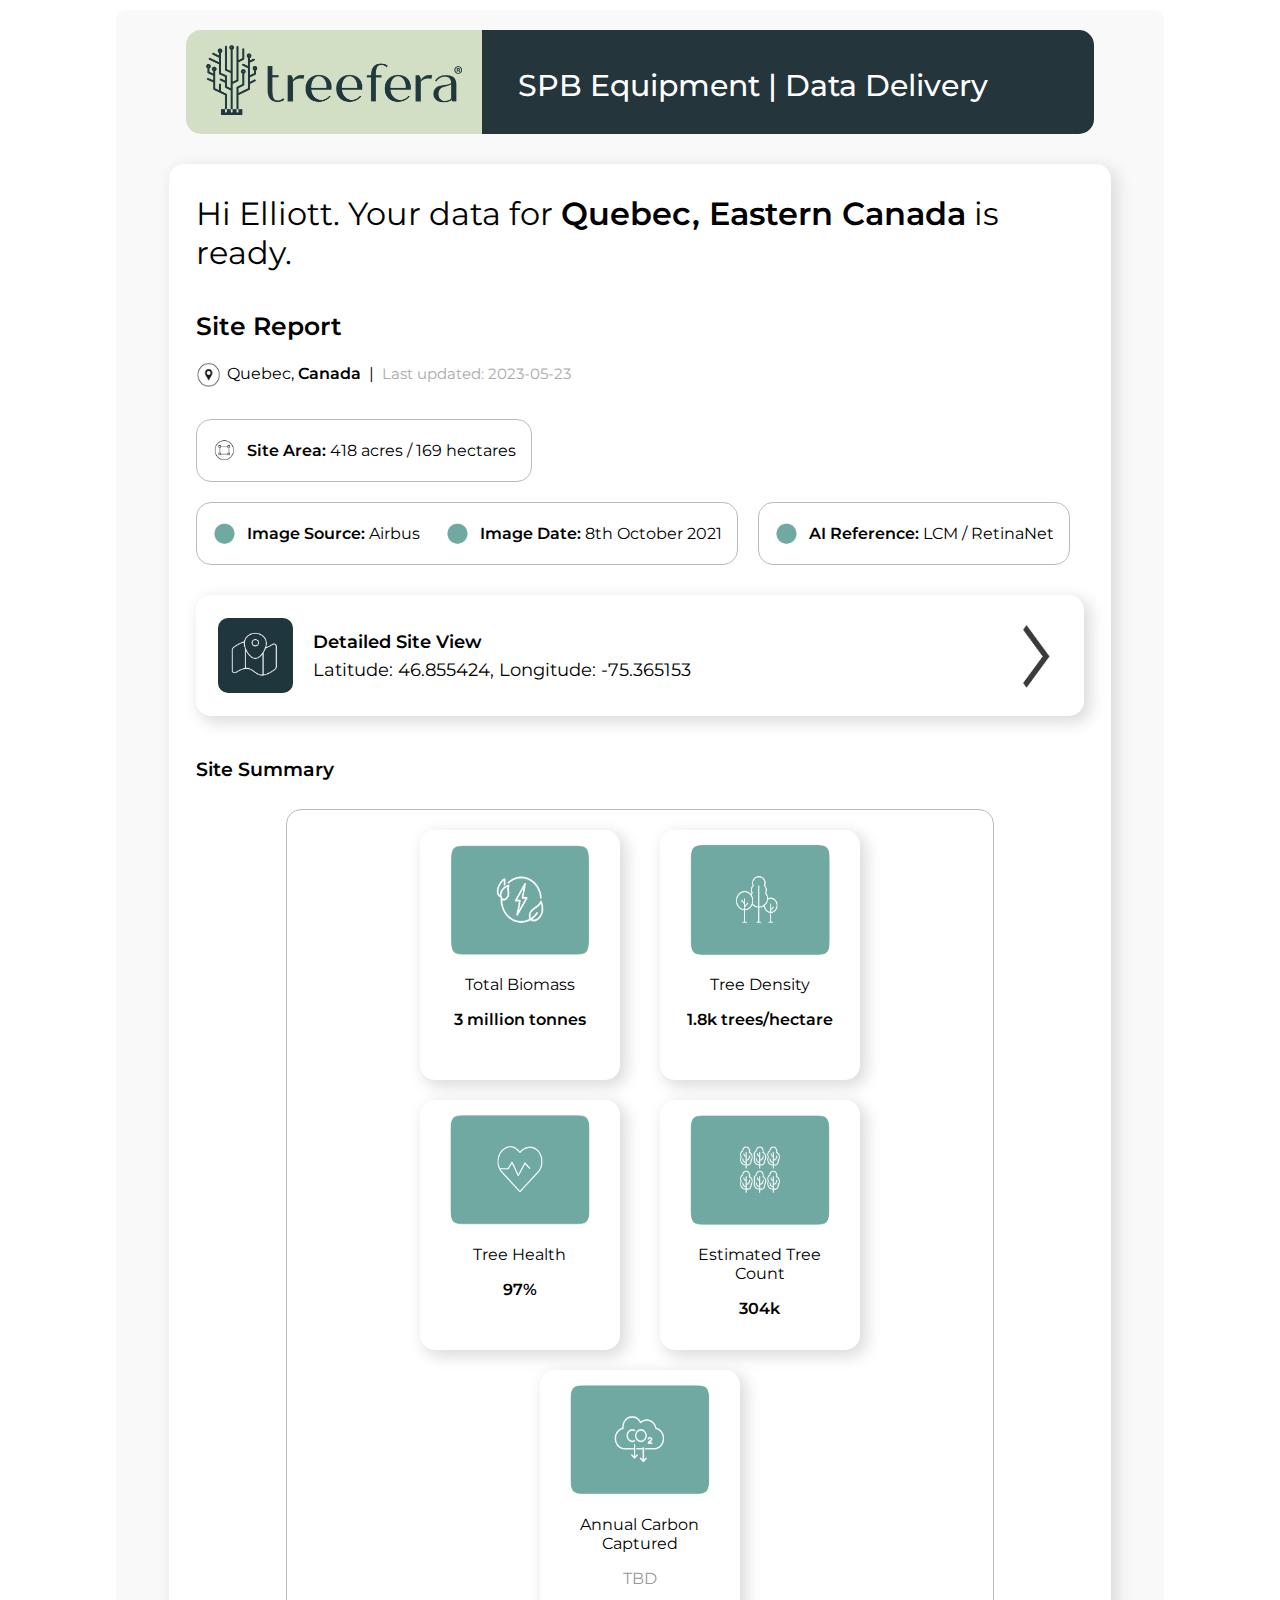
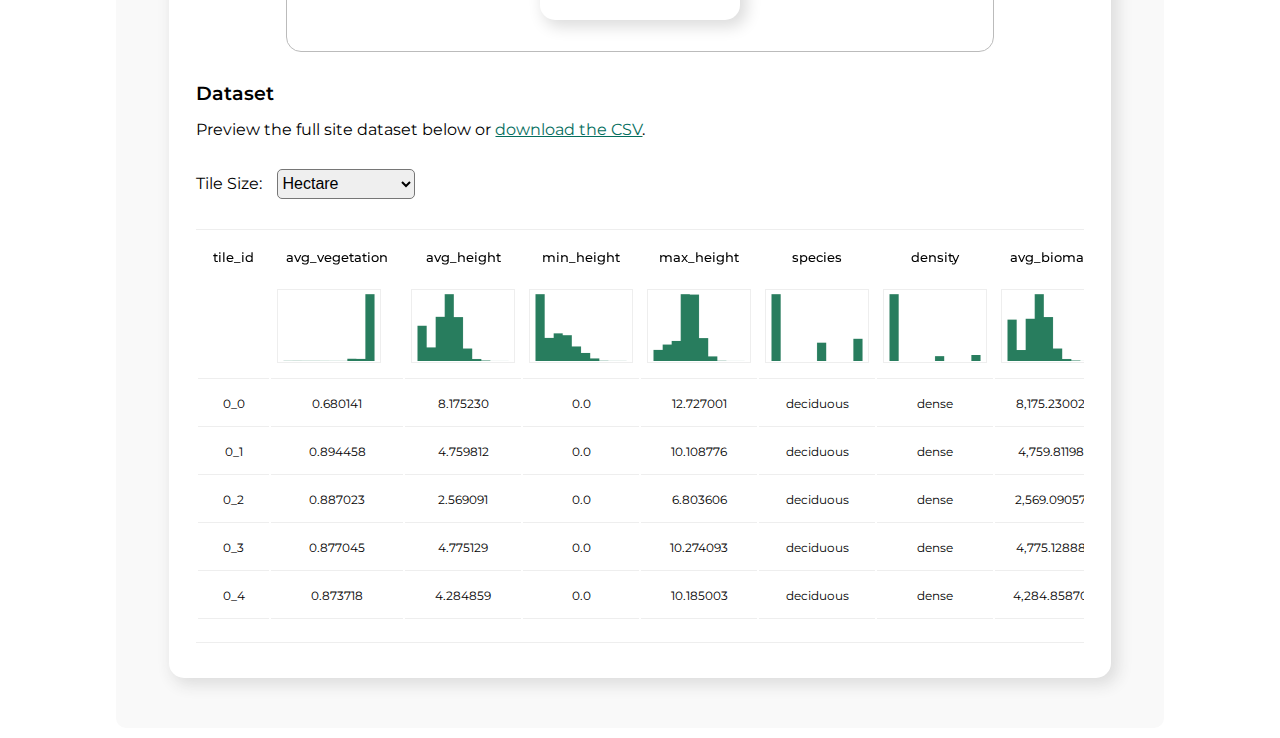
==== commit 95c3ed6e: "Update index.html" ====
--- a/index.html
+++ b/index.html
@@ -69,12 +69,12 @@
                                    <img class="agg-imgs" src="./images/biomass.png">
 
                                    <p>Total Biomass</p>
-                                   <p class="bold">3,000,000 tonnes</p>
+                                   <p class="bold">3 million tonnes</p>
                               </div>
                               <div class="aggregate-stat">
                                    <img src="./images/density.png">
                                    <p>Tree Density</p>
-                                   <p class="bold">1,800 trees/hectare</p>
+                                   <p class="bold">1.8k trees/hectare</p>
                               </div>
                               <div class="aggregate-stat">
                                    <img src="./images/health.png">
@@ -86,7 +86,7 @@
                                    <img src="./images/count.png">
 
                                    <p>Estimated Tree Count</p>
-                                   <p class="bold">304,000</p>
+                                   <p class="bold">304k</p>
                               </div>
                               <div class="aggregate-stat">
                                    <img src="./images/CO2.png">
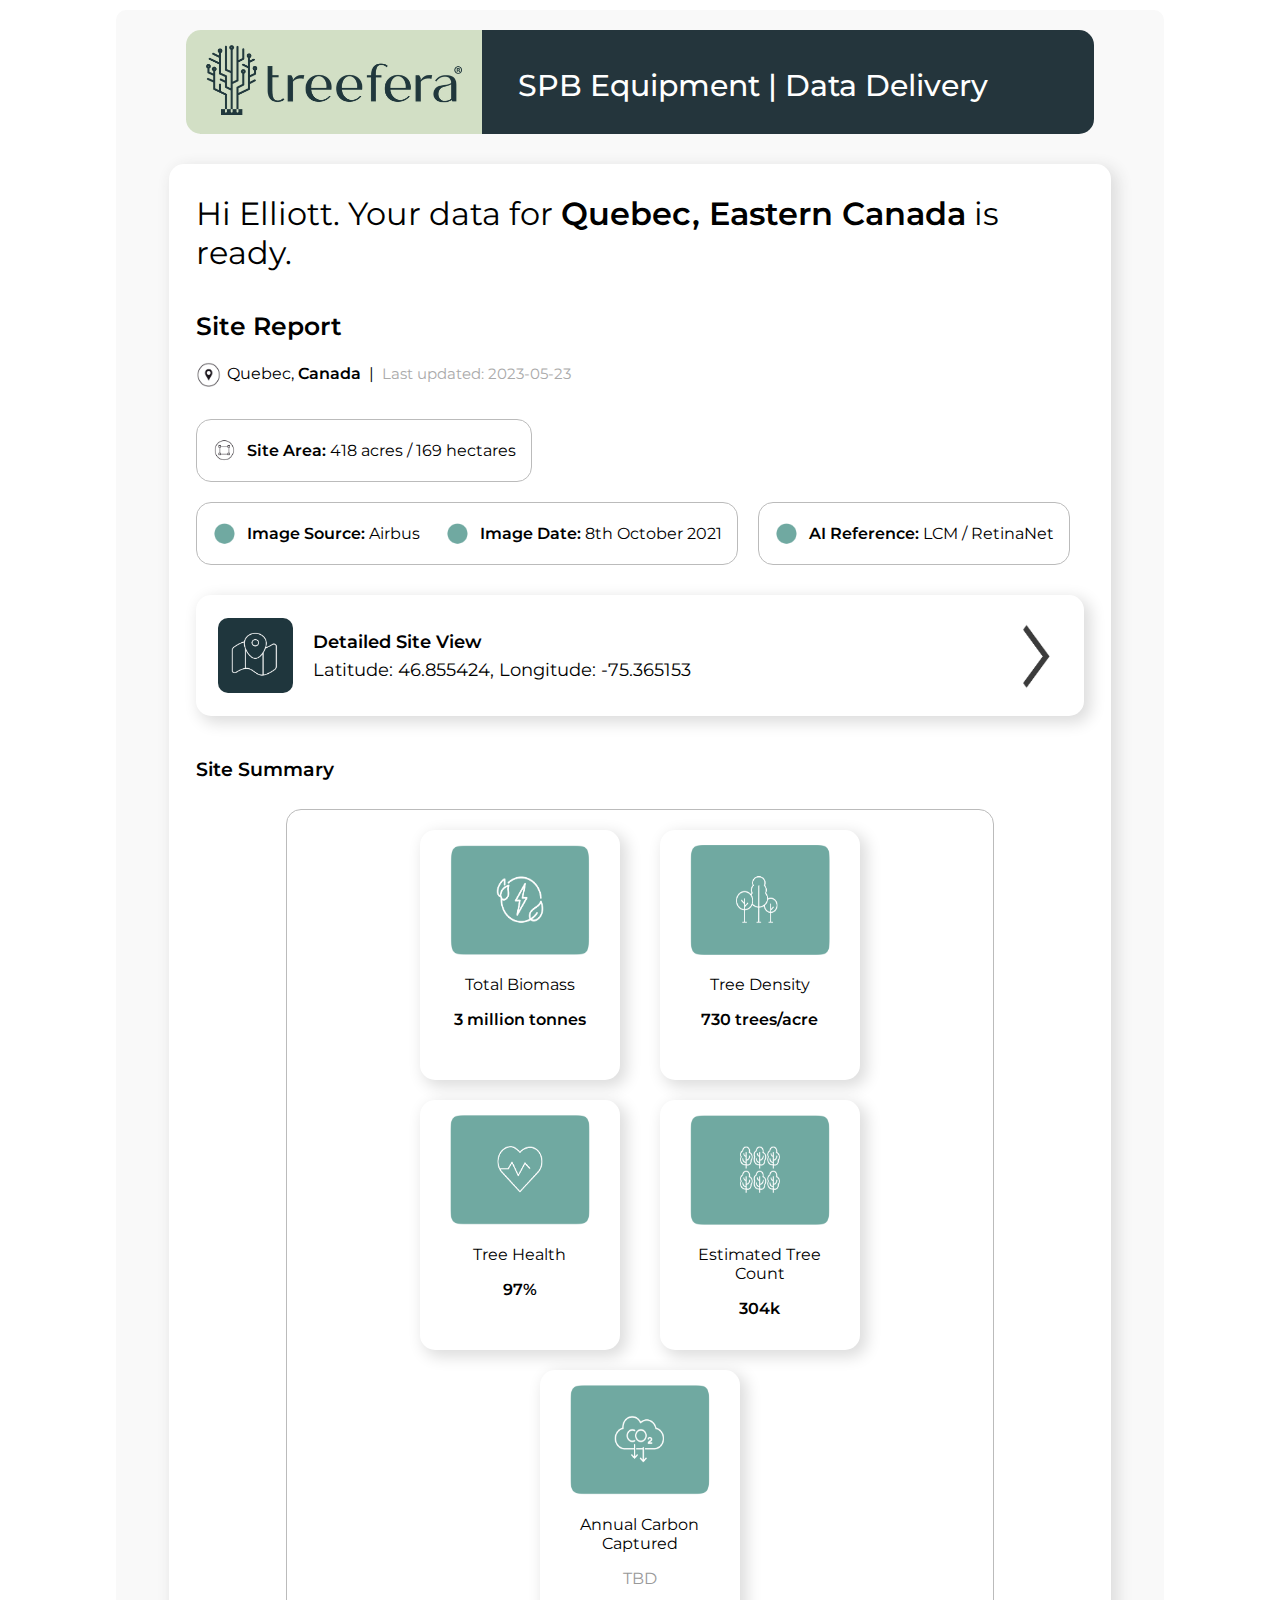
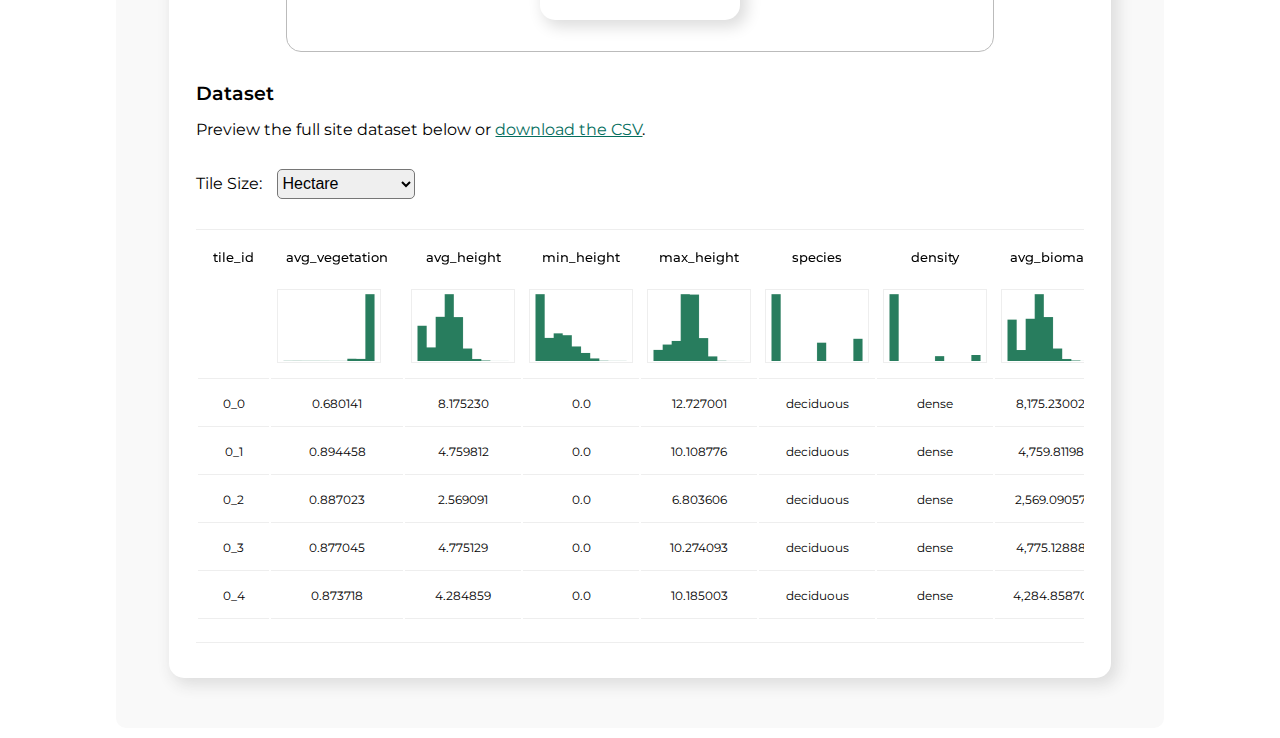
==== commit 1a630f01: "Update index.html" ====
--- a/index.html
+++ b/index.html
@@ -74,7 +74,7 @@
                               <div class="aggregate-stat">
                                    <img src="./images/density.png">
                                    <p>Tree Density</p>
-                                   <p class="bold">1.8k trees/hectare</p>
+                                   <p class="bold">730 trees/acre</p>
                               </div>
                               <div class="aggregate-stat">
                                    <img src="./images/health.png">
